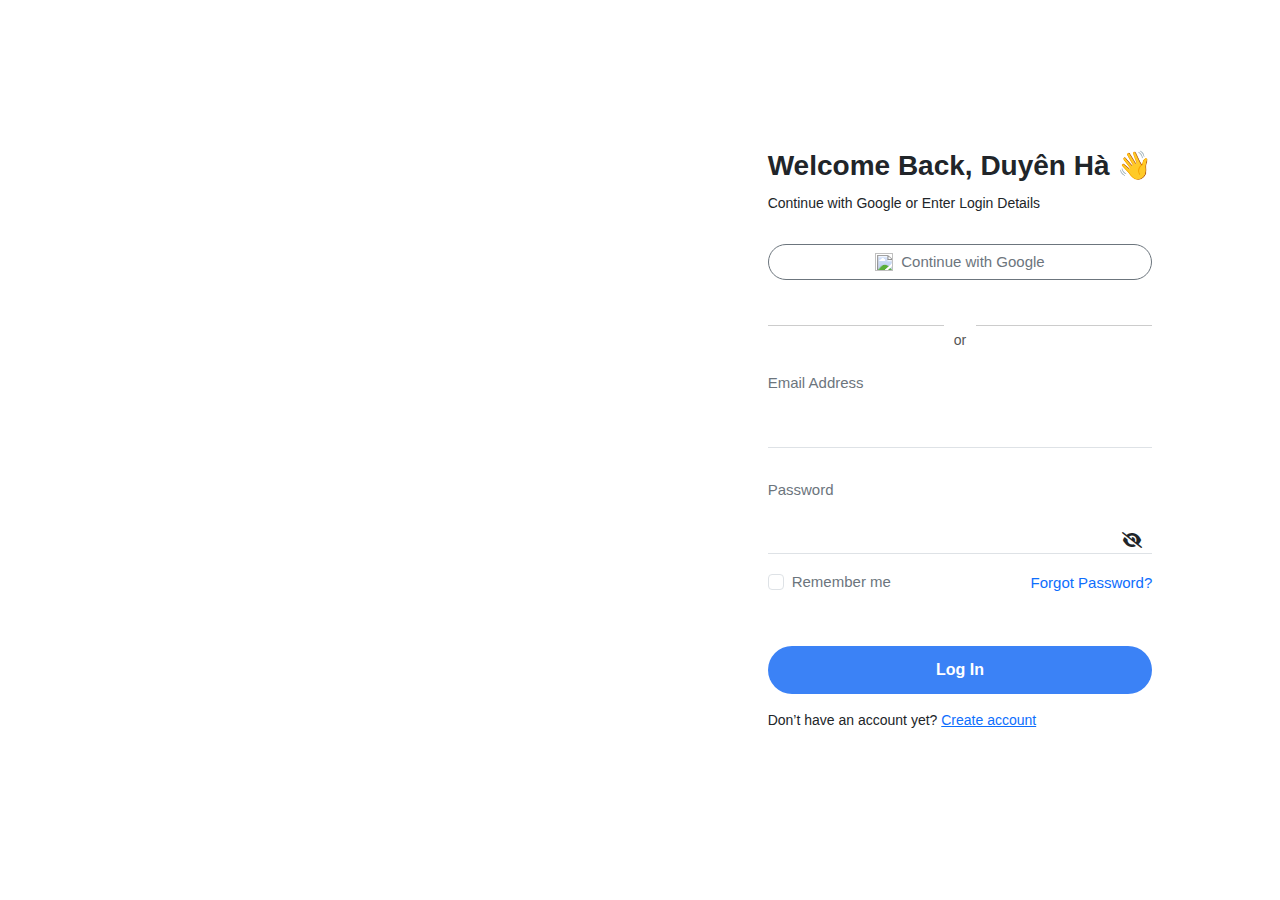
==== FrontEnd/pages/login.html @ edddab67 "#3-FE_register" ====
<!DOCTYPE html>
<html lang="en">
<head>
    <meta charset="UTF-8">
    <meta name="viewport" content="width=device-width, initial-scale=1.0">
    <title>Login Page</title>
    <link href="https://cdn.jsdelivr.net/npm/bootstrap@5.3.0/dist/css/bootstrap.min.css" rel="stylesheet">
    <link rel="stylesheet" href="https://cdnjs.cloudflare.com/ajax/libs/font-awesome/6.5.1/css/all.min.css">
    <style>
        *{
            margin:0px;
            padding:0px;
            box-sizing: border-box;
        }
        body {
            display: flex;
            align-items: center;
            justify-content: center;
            background-color: #f8f9fa;
            font-family:Arial, Helvetica, sans-serif;
        }
        .big-box {
            width: 220vh;
            display: flex;
            background: white;
            height:100vh;
        }
        .left {
            background: url("https://media.istockphoto.com/id/603912622/photo/san-francisco-downtown-at-sunrise.jpg?s=612x612&w=0&k=20&c=j6e95TZRuesXi7n19h10n6AmH58ZlmpLYmyvphhsxBQ=") center/cover no-repeat;
            width: 50%;
            min-height: 100%;
        }
        .right {
            padding: 50px;
            max-width: 800px; 
            margin: auto;
        }
        .password-wrapper {
            position: relative;
        }
        .password-wrapper i {
            position: absolute;
            top: 50%;
            right: 10px;
            cursor: pointer;
        }
        .login-btn {
            width: 100%;
            background-color: #3b82f6;
            border: none;
            padding: 12px;
            color: white;
            border-radius: 5px;
            font-size: 16px;
            font-weight: bold;
            margin-top: 20px;
        }
        .divider {
            display: flex;
            align-items: center;
            text-align: center;
            margin: 20px 0;
        }
        .divider .line {
            flex: 1;
            height: 1px;
            background: #ccc;
        }
        .divider .text {
            margin: 0 10px;
            color: #555;
            font-size: 14px;
        }
        .google {
            width: 18px;
            height: 18px;
            margin-right: 8px;
        }
        .form-control {
            height: 45px;
        }
        h2 {
            font-size: 28px;
            font-weight: bold;
            margin-bottom: 10px;
            text-align: center;
        }
        p {
            font-size: 14px;
            margin-bottom: 20px;
        }
        .name{
                color: #6c757d;
                font-size: 15px;
        }

        p, form, .btn {
            width: 100%;
        }

    </style>
</head>
<body>
    <div class="big-box">
        <div class="left d-none d-md-block">

        </div>
        <div class="right">
            <h2>Welcome Back, Duyên Hà 👋</h2>
            <p>Continue with Google or Enter Login Details</p>
            <button class="btn btn-outline-secondary w-100 d-flex align-items-center justify-content-center" style="border-radius: 50px; margin-top: 30px; font-size: 15px;">
                <img src="https://cdn-icons-png.flaticon.com/128/281/281764.png" class="google" />
                Continue with Google 
            </button>
            <div class="divider">
                <span class="line"></span>
                <span class="text"  style="margin-top: 30px">or</span>
                <span class="line"></span>
            </div>
            <form>
                <div class="mb-3">
                    <label class="form-label name">Email Address</label>
                    <input type="email" class="form-control" style="border-top: 0; border-right: 0; border-left: 0; border-radius: 0; " required>
                </div>                
                <div class="mb-3" style="margin-top: 30px">
                    <label class="form-label name" >Password</label>
                    <div class="password-wrapper">
                        <input type="password" class="form-control" style="border-top: 0; border-right: 0; border-left: 0; border-radius: 0; font-size: 15px; " name="password" required>
                        <i class="fa-solid fa-eye-slash"></i>
                    </div>
                </div>
                <div class="d-flex justify-content-between align-items-center">
                    <div class="form-check">
                        <input class="form-check-input" type="checkbox" name="rememberMe">
                        <label class="form-check-label name" for="rememberMe">Remember me</label>
                    </div>
                    <a href="#" class="text-decoration-none" style="font-size: 15px;">Forgot Password?</a>
                </div>
                <button type="submit" class="login-btn" style="border-radius: 50px; margin-top: 50px;">Log In</button>
                <p class="mt-3 text-left">Don’t have an account yet? <a href="#">Create account</a></p>
            </form>
        </div>
    </div>
</body>
</html>
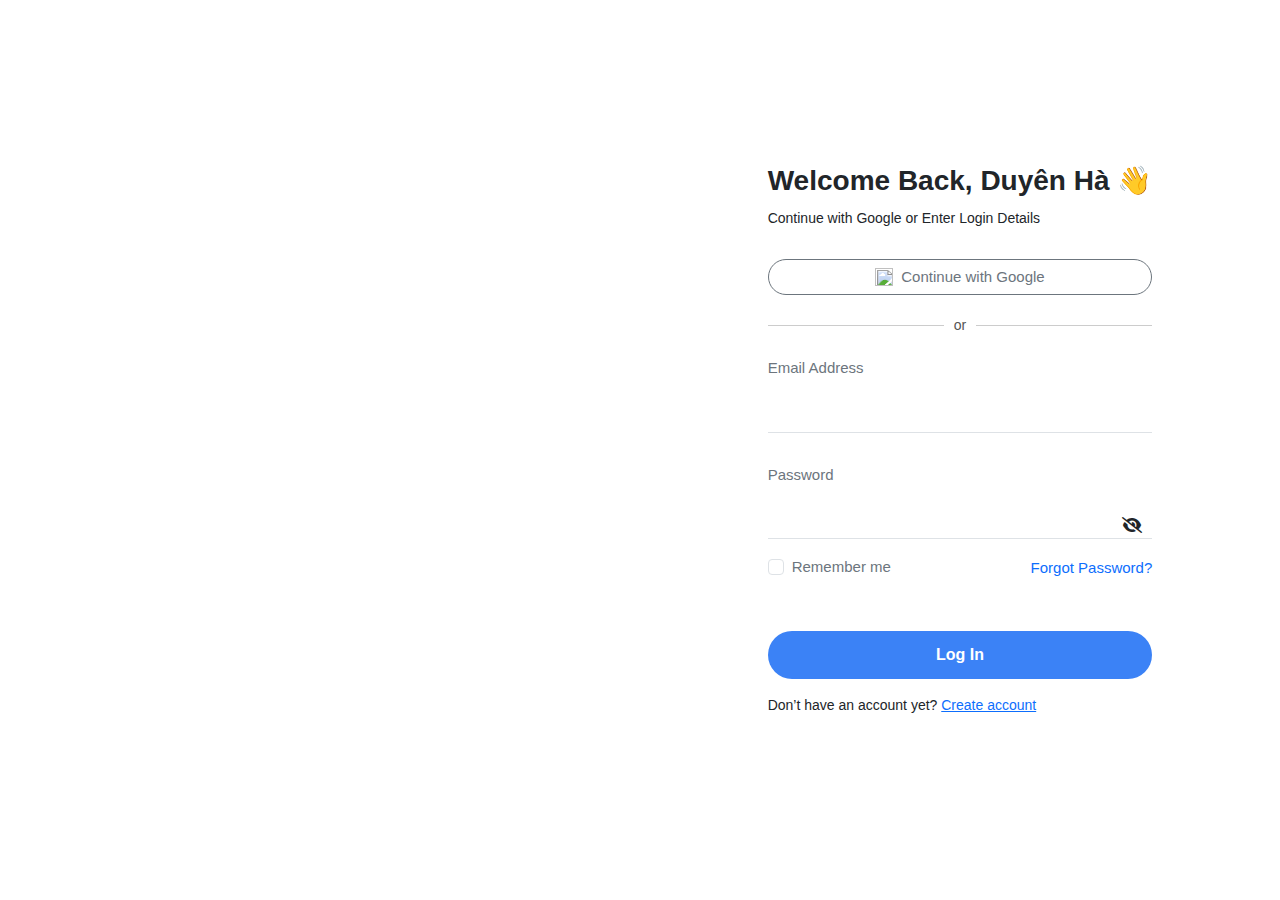
==== commit 469ae9d6: "#1-doneLoginUI" ====
--- a/FrontEnd/pages/login.html
+++ b/FrontEnd/pages/login.html
@@ -70,6 +70,7 @@
             margin: 0 10px;
             color: #555;
             font-size: 14px;
+            margin-top: 0px !important;
         }
         .google {
             width: 18px;
